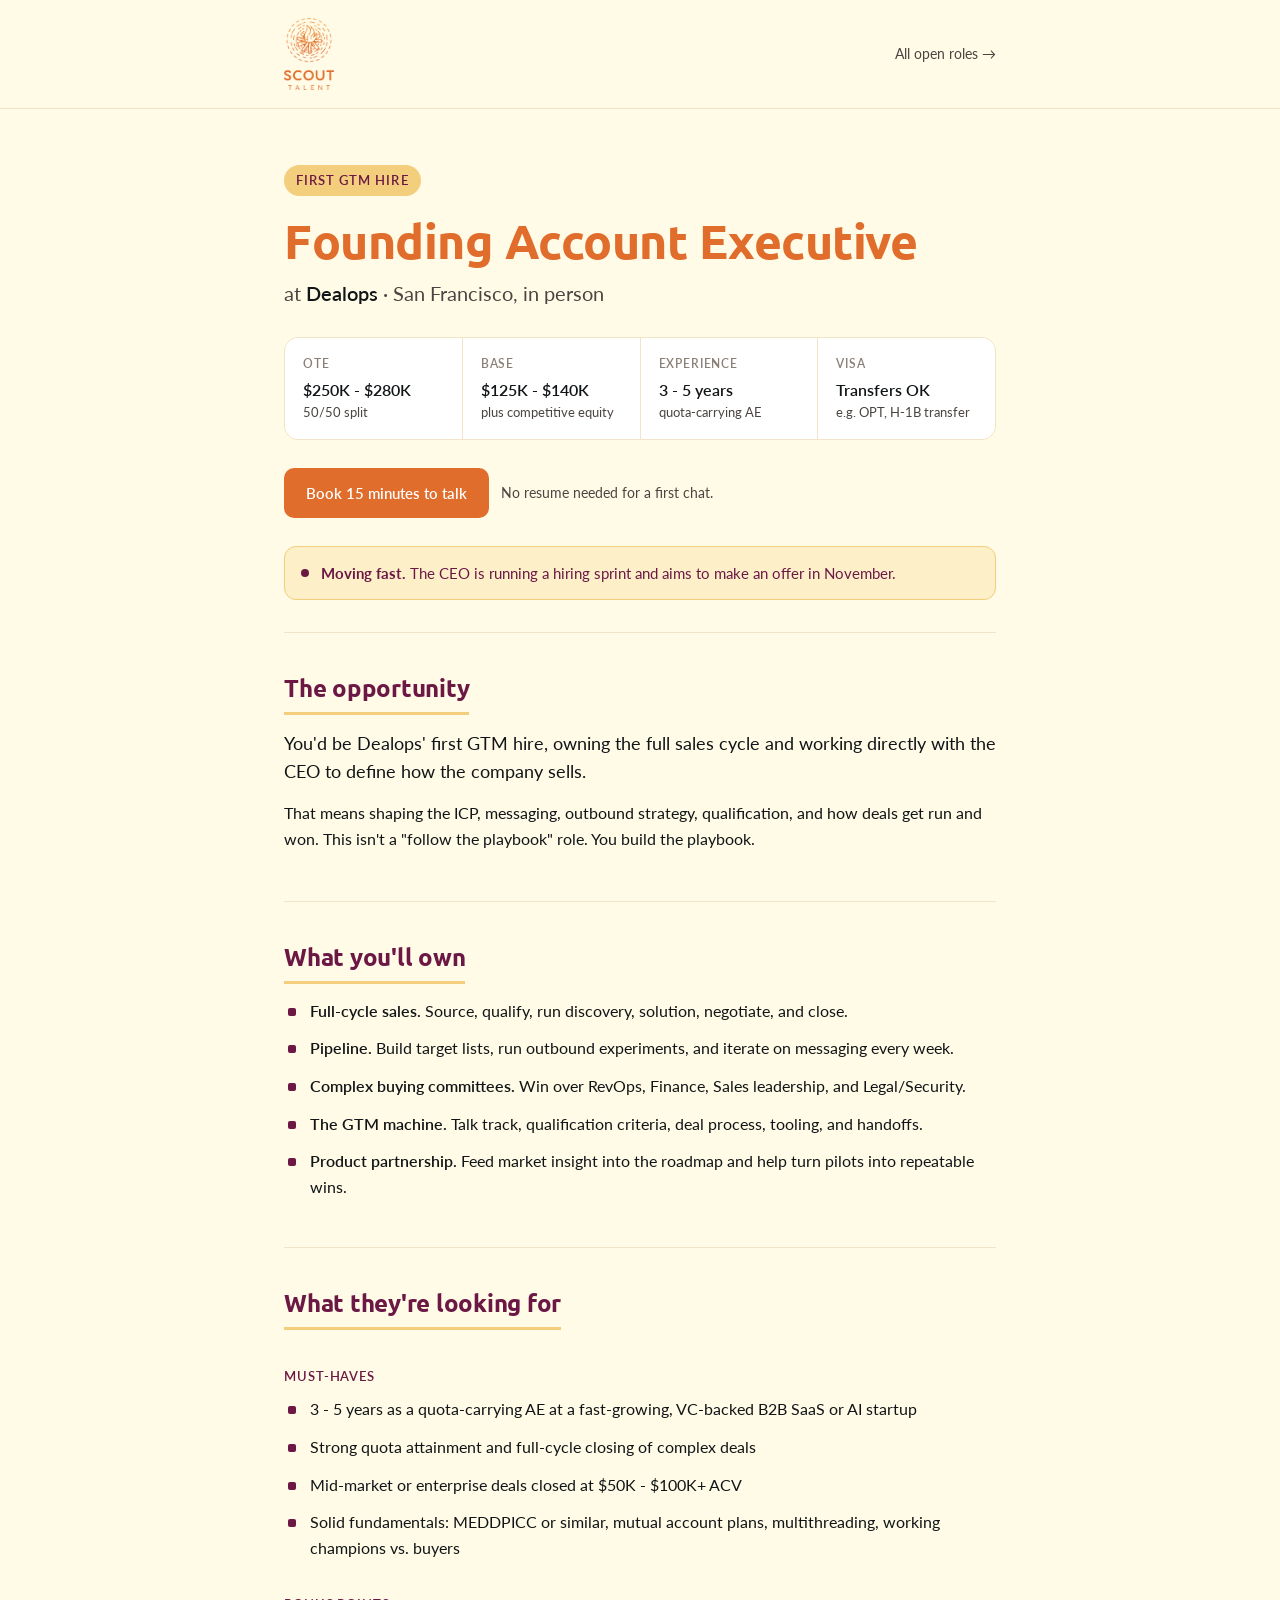
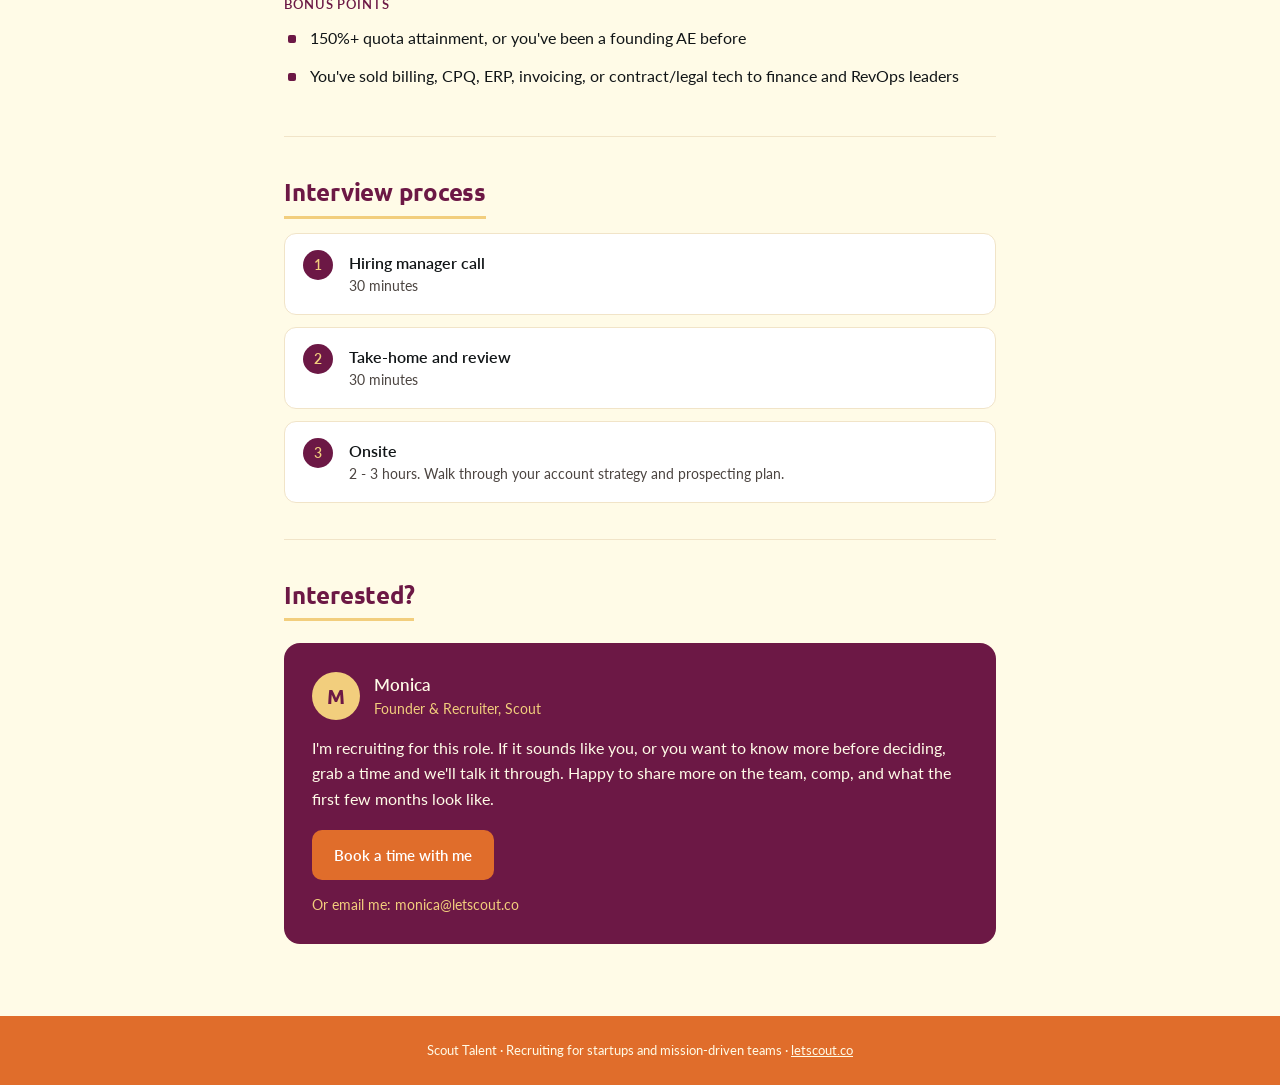
==== dealops-founding-ae/index.html @ 8687de2c "Scout jobs site: open roles page, GetCrux and Dealops founding AE pages Co-Authored-By: Claude Opus " ====
<!DOCTYPE html>
<html lang="en">
<head>
<meta charset="utf-8">
<meta name="viewport" content="width=device-width, initial-scale=1">
<title>Founding Account Executive at Dealops | Scout</title>
<link rel="icon" href="../assets/logo.png">
<link rel="preconnect" href="https://fonts.googleapis.com">
<link rel="preconnect" href="https://fonts.gstatic.com" crossorigin>
<link href="https://fonts.googleapis.com/css2?family=Ubuntu:wght@500;700&family=Lato:wght@400;700&display=swap" rel="stylesheet">
<style>
  :root {
    --ink: #111517;
    --ink-soft: #4b4440;
    --muted: #8a7f76;
    --paper: #fffbe7;
    --card: #ffffff;
    --line: #f1e4c8;
    --accent: #e06d2b;
    --accent-dark: #c85a1c;
    --accent-soft: #fbe6d6;
    --plum: #6c1845;
    --gold: #f2ce7d;
  }
  * { box-sizing: border-box; }
  html, body { margin: 0; padding: 0; }
  body {
    background: var(--paper);
    color: var(--ink);
    font-family: "Lato", system-ui, -apple-system, sans-serif;
    font-size: 16px;
    line-height: 1.6;
    -webkit-font-smoothing: antialiased;
  }
  a { color: var(--accent); }
  .wrap { max-width: 760px; margin: 0 auto; padding: 0 24px; }

  header.top {
    border-bottom: 1px solid var(--line);
    background: var(--paper);
  }
  header.top .wrap {
    display: flex; align-items: center; justify-content: space-between;
    padding-top: 18px; padding-bottom: 18px;
  }
  .brand {
    font-family: "Ubuntu", system-ui, sans-serif;
    font-weight: 600; font-size: 24px; letter-spacing: -0.01em;
    color: var(--ink); text-decoration: none;
    display: flex; align-items: center; gap: 10px;
  }
  .brand .logo { height: 72px; width: auto; display: block; }
  .top-link { font-size: 14px; color: var(--ink-soft); text-decoration: none; }
  .top-link:hover { color: var(--accent); }

  .hero { padding: 56px 0 32px; }
  .eyebrow {
    display: inline-block; font-size: 13px; font-weight: 600;
    letter-spacing: 0.08em; text-transform: uppercase;
    color: var(--plum); background: var(--gold);
    padding: 5px 12px; border-radius: 999px; margin-bottom: 18px;
  }
  h1 {
    font-family: "Ubuntu", system-ui, sans-serif;
    font-weight: 600; font-size: clamp(34px, 6vw, 48px);
    line-height: 1.1; letter-spacing: -0.01em; margin: 0 0 10px; color: var(--accent);
  }
  .company { font-size: 20px; color: var(--ink-soft); margin: 0 0 28px; }
  .company strong { color: var(--ink); font-weight: 600; }

  .facts {
    display: grid; grid-template-columns: repeat(auto-fit, minmax(160px, 1fr));
    gap: 1px; background: var(--line);
    border: 1px solid var(--line); border-radius: 14px; overflow: hidden;
  }
  .fact { background: var(--card); padding: 16px 18px; }
  .fact .k { font-size: 12px; text-transform: uppercase; letter-spacing: 0.07em; color: var(--muted); font-weight: 600; }
  .fact .v { font-size: 16px; font-weight: 600; margin-top: 4px; }
  .fact .s { font-size: 13px; color: var(--ink-soft); }

  .cta-row { display: flex; flex-wrap: wrap; gap: 12px; margin-top: 28px; align-items: center; }
  .btn {
    display: inline-block; background: var(--accent); color: #fff;
    text-decoration: none; font-weight: 600; font-size: 15px;
    padding: 13px 22px; border-radius: 10px;
    transition: background .15s ease;
  }
  .btn:hover { background: var(--accent-dark); }
  .cta-note { font-size: 14px; color: var(--ink-soft); }

  .urgent {
    margin-top: 28px; display: flex; gap: 12px; align-items: flex-start;
    background: #fdf0c9; border: 1px solid var(--gold); color: var(--plum); border-radius: 12px;
    padding: 14px 16px; font-size: 15px;
  }
  .urgent .dot { width: 8px; height: 8px; border-radius: 50%; background: var(--plum); margin-top: 8px; flex: none; }

  section.block { padding: 36px 0; border-top: 1px solid var(--line); }
  h2 {
    font-family: "Ubuntu", system-ui, sans-serif; font-weight: 600;
    font-size: 24px; letter-spacing: -0.01em; margin: 0 0 14px;
    color: var(--plum);
    display: inline-block; padding-bottom: 4px; border-bottom: 3px solid var(--gold);
  }
  p { margin: 0 0 14px; color: var(--ink); }
  .lead { font-size: 18px; color: var(--ink); }

  ul.clean { list-style: none; padding: 0; margin: 0; }
  ul.clean li {
    position: relative; padding: 0 0 12px 26px; color: var(--ink);
  }
  ul.clean li::before {
    content: ""; position: absolute; left: 4px; top: 10px;
    width: 8px; height: 8px; border-radius: 2px; background: var(--plum);
  }
  ul.clean li strong { font-weight: 600; }
  .sub { font-size: 13px; font-weight: 600; text-transform: uppercase; letter-spacing: 0.07em; color: var(--plum); margin: 22px 0 10px; }

  .steps { counter-reset: s; display: grid; gap: 12px; }
  .step {
    counter-increment: s; display: flex; gap: 16px; align-items: flex-start;
    background: var(--card); border: 1px solid var(--line); border-radius: 12px; padding: 16px 18px;
  }
  .step::before {
    content: counter(s); flex: none; width: 30px; height: 30px; border-radius: 50%;
    background: var(--plum); color: var(--gold); font-weight: 600;
    display: grid; place-items: center; font-size: 14px;
  }
  .step .t { font-weight: 600; }
  .step .d { font-size: 14px; color: var(--ink-soft); }

  .recruiter {
    background: var(--plum); color: var(--paper); border-radius: 16px;
    padding: 28px; margin: 8px 0 0;
  }
  .recruiter .who { display: flex; align-items: center; gap: 14px; margin-bottom: 14px; }
  .avatar {
    width: 48px; height: 48px; border-radius: 50%; background: var(--gold);
    color: var(--plum); display: grid; place-items: center;
    font-family: "Ubuntu", system-ui, sans-serif; font-size: 20px; font-weight: 600;
  }
  .recruiter .name { font-weight: 600; font-size: 17px; }
  .recruiter .role { font-size: 14px; color: var(--gold); }
  .recruiter p { color: var(--paper); }
  .contact-line { font-size: 14px; color: var(--gold); margin-top: 14px; }

  footer { padding: 24px 0; font-size: 13px; background: var(--accent); color: var(--paper); margin-top: 36px; text-align: center; }
  footer a { color: var(--paper); }
</style>
</head>
<body>

<header class="top">
  <div class="wrap">
    <a class="brand" href="../" aria-label="Scout Talent home">
      <img src="../assets/logo.png" alt="Scout Talent logo" class="logo">
    </a>
    <a class="top-link" href="../">All open roles &rarr;</a>
  </div>
</header>

<main class="wrap">

  <section class="hero">
    <span class="eyebrow">First GTM hire</span>
    <h1>Founding Account Executive</h1>
    <p class="company">at <strong>Dealops</strong> &middot; San Francisco, in person</p>

    <div class="facts">
      <div class="fact"><div class="k">OTE</div><div class="v">$250K - $280K</div><div class="s">50/50 split</div></div>
      <div class="fact"><div class="k">Base</div><div class="v">$125K - $140K</div><div class="s">plus competitive equity</div></div>
      <div class="fact"><div class="k">Experience</div><div class="v">3 - 5 years</div><div class="s">quota-carrying AE</div></div>
      <div class="fact"><div class="k">Visa</div><div class="v">Transfers OK</div><div class="s">e.g. OPT, H-1B transfer</div></div>
    </div>

    <div class="cta-row">
      <a class="btn" href="https://calendar.app.google/RUinGAqwi7AAYC8A8">Book 15 minutes to talk</a>
      <span class="cta-note">No resume needed for a first chat.</span>
    </div>

    <div class="urgent">
      <span class="dot" aria-hidden="true"></span>
      <div><strong>Moving fast.</strong> The CEO is running a hiring sprint and aims to make an offer in November.</div>
    </div>
  </section>

  <section class="block">
    <h2>The opportunity</h2>
    <p class="lead">You'd be Dealops' first GTM hire, owning the full sales cycle and working directly with the CEO to define how the company sells.</p>
    <p>That means shaping the ICP, messaging, outbound strategy, qualification, and how deals get run and won. This isn't a "follow the playbook" role. You build the playbook.</p>
  </section>

  <section class="block">
    <h2>What you'll own</h2>
    <ul class="clean">
      <li><strong>Full-cycle sales.</strong> Source, qualify, run discovery, solution, negotiate, and close.</li>
      <li><strong>Pipeline.</strong> Build target lists, run outbound experiments, and iterate on messaging every week.</li>
      <li><strong>Complex buying committees.</strong> Win over RevOps, Finance, Sales leadership, and Legal/Security.</li>
      <li><strong>The GTM machine.</strong> Talk track, qualification criteria, deal process, tooling, and handoffs.</li>
      <li><strong>Product partnership.</strong> Feed market insight into the roadmap and help turn pilots into repeatable wins.</li>
    </ul>
  </section>

  <section class="block">
    <h2>What they're looking for</h2>
    <div class="sub">Must-haves</div>
    <ul class="clean">
      <li>3 - 5 years as a quota-carrying AE at a fast-growing, VC-backed B2B SaaS or AI startup</li>
      <li>Strong quota attainment and full-cycle closing of complex deals</li>
      <li>Mid-market or enterprise deals closed at $50K - $100K+ ACV</li>
      <li>Solid fundamentals: MEDDPICC or similar, mutual account plans, multithreading, working champions vs. buyers</li>
    </ul>
    <div class="sub">Bonus points</div>
    <ul class="clean">
      <li>150%+ quota attainment, or you've been a founding AE before</li>
      <li>You've sold billing, CPQ, ERP, invoicing, or contract/legal tech to finance and RevOps leaders</li>
    </ul>
  </section>

  <section class="block">
    <h2>Interview process</h2>
    <div class="steps">
      <div class="step"><div><div class="t">Hiring manager call</div><div class="d">30 minutes</div></div></div>
      <div class="step"><div><div class="t">Take-home and review</div><div class="d">30 minutes</div></div></div>
      <div class="step"><div><div class="t">Onsite</div><div class="d">2 - 3 hours. Walk through your account strategy and prospecting plan.</div></div></div>
    </div>
  </section>

  <section class="block">
    <h2>Interested?</h2>
    <div class="recruiter">
      <div class="who">
        <div class="avatar" aria-hidden="true">M</div>
        <div>
          <div class="name">Monica</div>
          <div class="role">Founder &amp; Recruiter, Scout</div>
        </div>
      </div>
      <p>I'm recruiting for this role. If it sounds like you, or you want to know more before deciding, grab a time and we'll talk it through. Happy to share more on the team, comp, and what the first few months look like.</p>
      <div class="cta-row" style="margin-top:18px">
        <a class="btn" href="https://calendar.app.google/RUinGAqwi7AAYC8A8">Book a time with me</a>
      </div>
      <div class="contact-line">Or email me: monica@letscout.co</div>
    </div>
  </section>

</main>

<footer>
  <div class="wrap">Scout Talent &middot; Recruiting for startups and mission-driven teams &middot; <a href="https://letscout.co">letscout.co</a></div>
</footer>

</body>
</html>
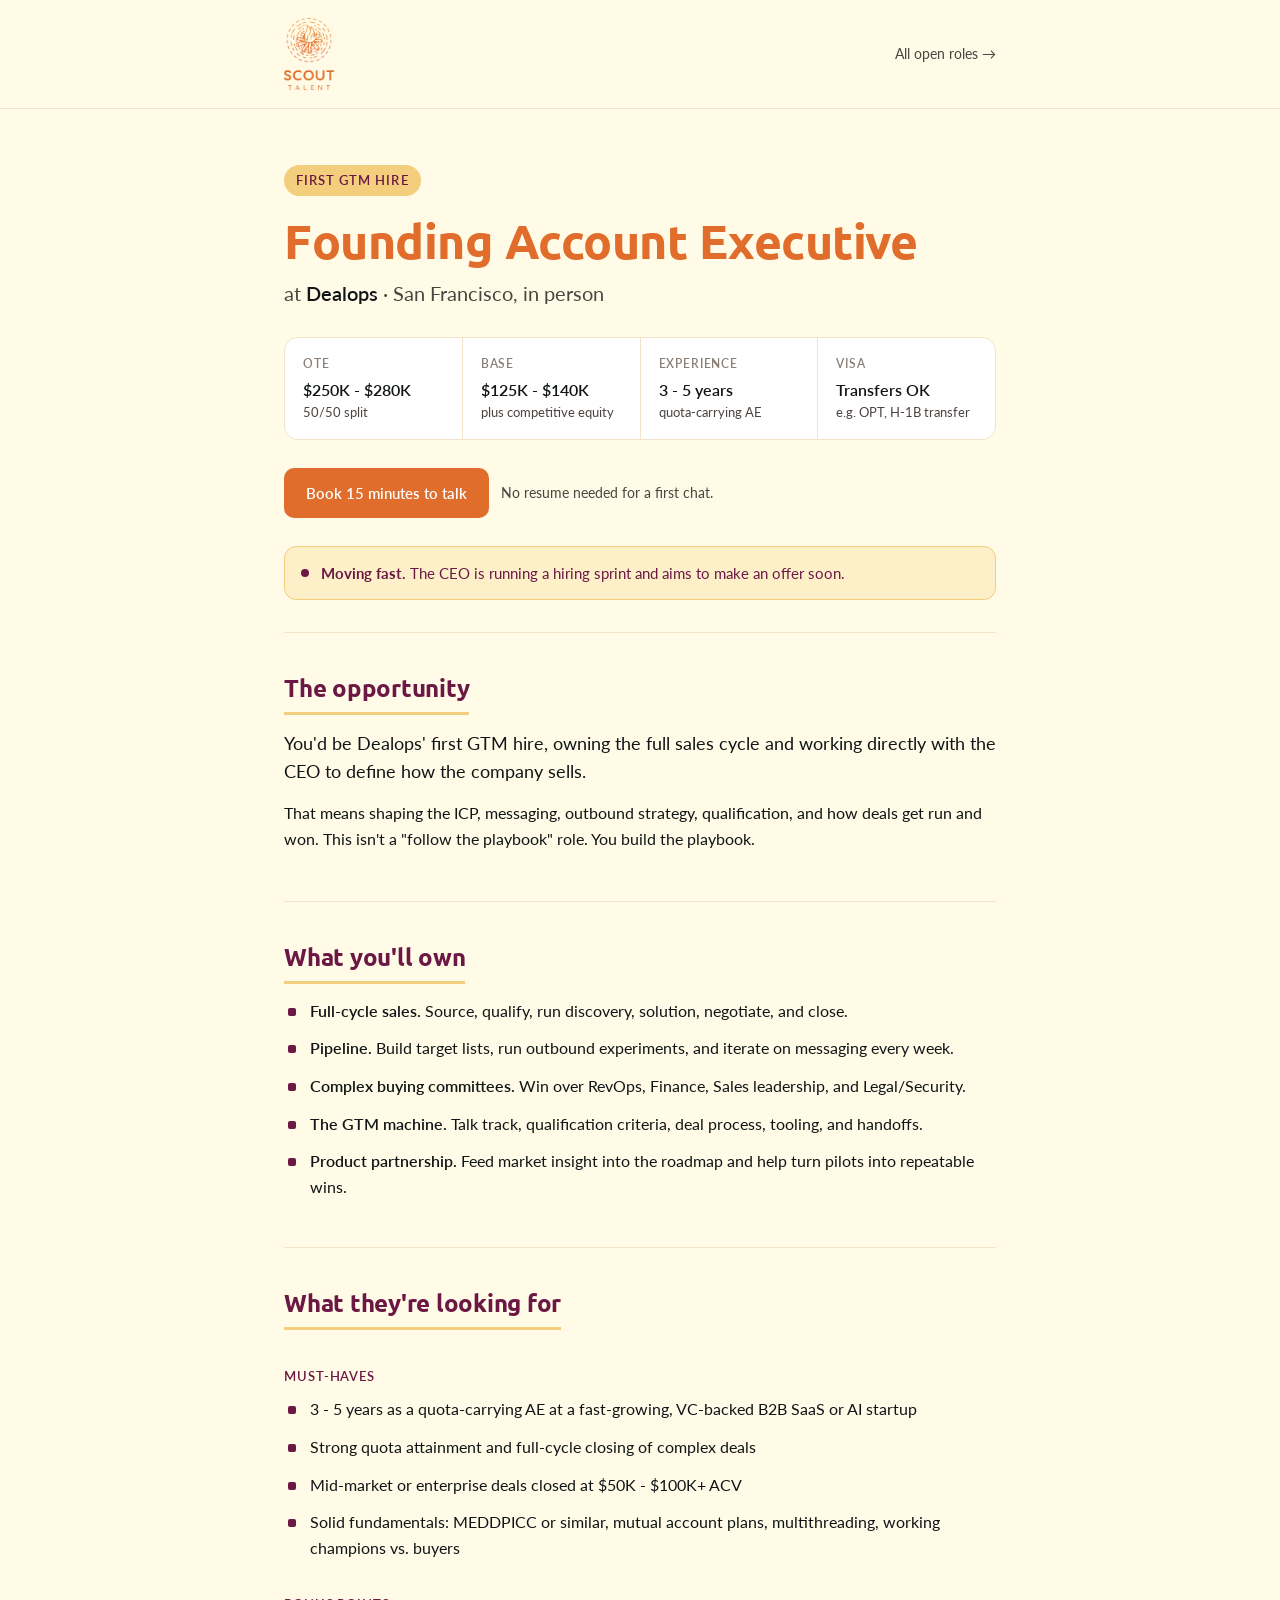
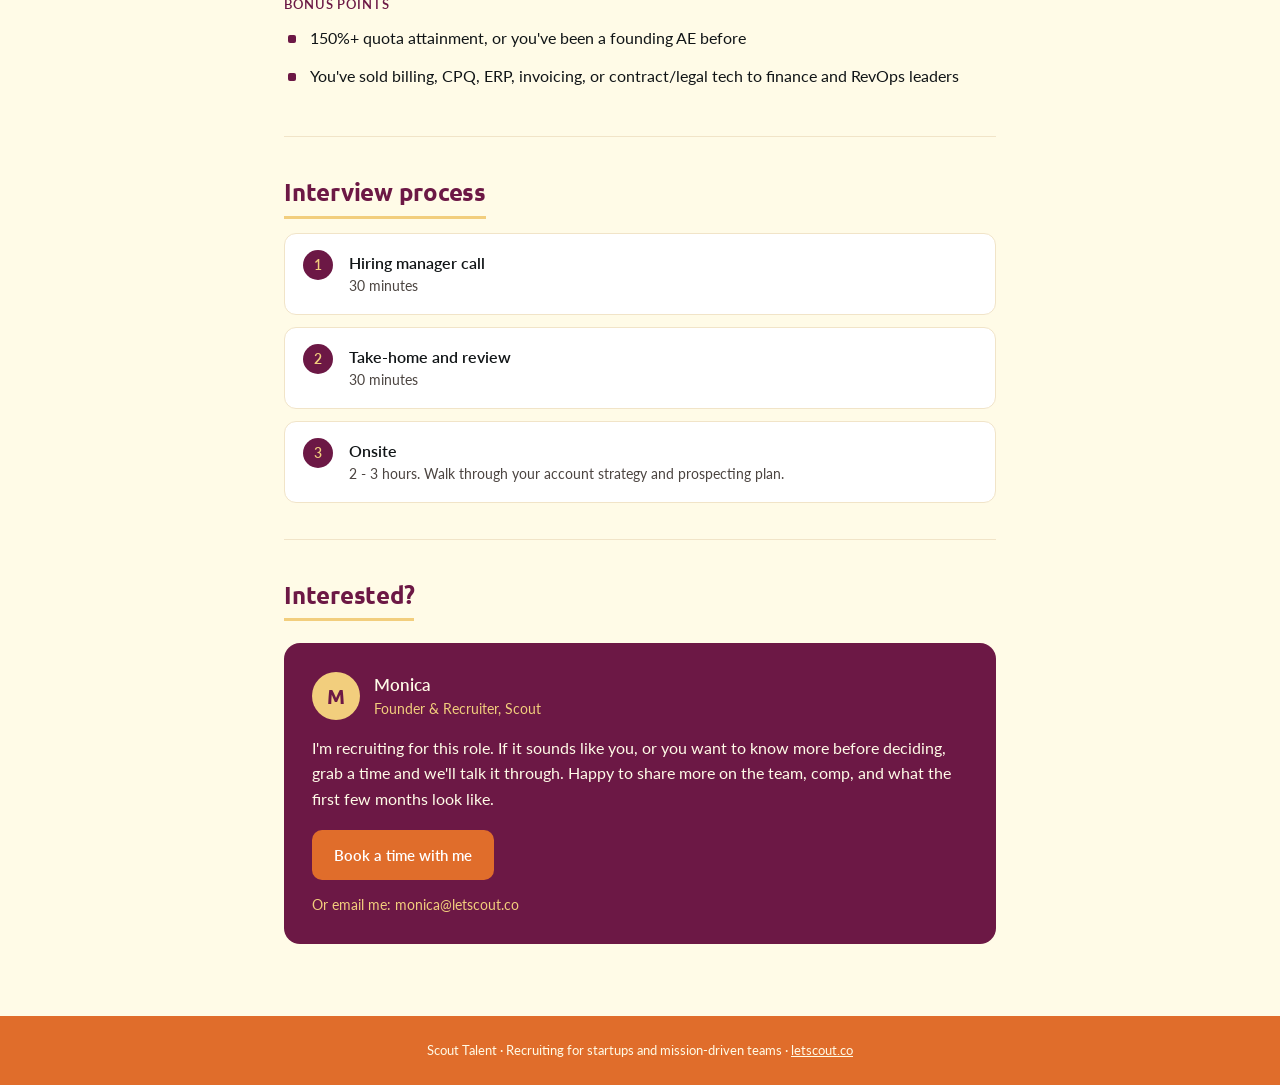
==== commit 527474ab: "Add GetCrux CSM, Turtles Head of CS, Mending roles; build pages from roles.py Co-Authored-By: Claude" ====
--- a/dealops-founding-ae/index.html
+++ b/dealops-founding-ae/index.html
@@ -4,155 +4,18 @@
 <meta charset="utf-8">
 <meta name="viewport" content="width=device-width, initial-scale=1">
 <title>Founding Account Executive at Dealops | Scout</title>
+<meta property="og:title" content="Founding Account Executive at Dealops | Scout">
 <link rel="icon" href="../assets/logo.png">
 <link rel="preconnect" href="https://fonts.googleapis.com">
 <link rel="preconnect" href="https://fonts.gstatic.com" crossorigin>
 <link href="https://fonts.googleapis.com/css2?family=Ubuntu:wght@500;700&family=Lato:wght@400;700&display=swap" rel="stylesheet">
-<style>
-  :root {
-    --ink: #111517;
-    --ink-soft: #4b4440;
-    --muted: #8a7f76;
-    --paper: #fffbe7;
-    --card: #ffffff;
-    --line: #f1e4c8;
-    --accent: #e06d2b;
-    --accent-dark: #c85a1c;
-    --accent-soft: #fbe6d6;
-    --plum: #6c1845;
-    --gold: #f2ce7d;
-  }
-  * { box-sizing: border-box; }
-  html, body { margin: 0; padding: 0; }
-  body {
-    background: var(--paper);
-    color: var(--ink);
-    font-family: "Lato", system-ui, -apple-system, sans-serif;
-    font-size: 16px;
-    line-height: 1.6;
-    -webkit-font-smoothing: antialiased;
-  }
-  a { color: var(--accent); }
-  .wrap { max-width: 760px; margin: 0 auto; padding: 0 24px; }
-
-  header.top {
-    border-bottom: 1px solid var(--line);
-    background: var(--paper);
-  }
-  header.top .wrap {
-    display: flex; align-items: center; justify-content: space-between;
-    padding-top: 18px; padding-bottom: 18px;
-  }
-  .brand {
-    font-family: "Ubuntu", system-ui, sans-serif;
-    font-weight: 600; font-size: 24px; letter-spacing: -0.01em;
-    color: var(--ink); text-decoration: none;
-    display: flex; align-items: center; gap: 10px;
-  }
-  .brand .logo { height: 72px; width: auto; display: block; }
-  .top-link { font-size: 14px; color: var(--ink-soft); text-decoration: none; }
-  .top-link:hover { color: var(--accent); }
-
-  .hero { padding: 56px 0 32px; }
-  .eyebrow {
-    display: inline-block; font-size: 13px; font-weight: 600;
-    letter-spacing: 0.08em; text-transform: uppercase;
-    color: var(--plum); background: var(--gold);
-    padding: 5px 12px; border-radius: 999px; margin-bottom: 18px;
-  }
-  h1 {
-    font-family: "Ubuntu", system-ui, sans-serif;
-    font-weight: 600; font-size: clamp(34px, 6vw, 48px);
-    line-height: 1.1; letter-spacing: -0.01em; margin: 0 0 10px; color: var(--accent);
-  }
-  .company { font-size: 20px; color: var(--ink-soft); margin: 0 0 28px; }
-  .company strong { color: var(--ink); font-weight: 600; }
-
-  .facts {
-    display: grid; grid-template-columns: repeat(auto-fit, minmax(160px, 1fr));
-    gap: 1px; background: var(--line);
-    border: 1px solid var(--line); border-radius: 14px; overflow: hidden;
-  }
-  .fact { background: var(--card); padding: 16px 18px; }
-  .fact .k { font-size: 12px; text-transform: uppercase; letter-spacing: 0.07em; color: var(--muted); font-weight: 600; }
-  .fact .v { font-size: 16px; font-weight: 600; margin-top: 4px; }
-  .fact .s { font-size: 13px; color: var(--ink-soft); }
-
-  .cta-row { display: flex; flex-wrap: wrap; gap: 12px; margin-top: 28px; align-items: center; }
-  .btn {
-    display: inline-block; background: var(--accent); color: #fff;
-    text-decoration: none; font-weight: 600; font-size: 15px;
-    padding: 13px 22px; border-radius: 10px;
-    transition: background .15s ease;
-  }
-  .btn:hover { background: var(--accent-dark); }
-  .cta-note { font-size: 14px; color: var(--ink-soft); }
-
-  .urgent {
-    margin-top: 28px; display: flex; gap: 12px; align-items: flex-start;
-    background: #fdf0c9; border: 1px solid var(--gold); color: var(--plum); border-radius: 12px;
-    padding: 14px 16px; font-size: 15px;
-  }
-  .urgent .dot { width: 8px; height: 8px; border-radius: 50%; background: var(--plum); margin-top: 8px; flex: none; }
-
-  section.block { padding: 36px 0; border-top: 1px solid var(--line); }
-  h2 {
-    font-family: "Ubuntu", system-ui, sans-serif; font-weight: 600;
-    font-size: 24px; letter-spacing: -0.01em; margin: 0 0 14px;
-    color: var(--plum);
-    display: inline-block; padding-bottom: 4px; border-bottom: 3px solid var(--gold);
-  }
-  p { margin: 0 0 14px; color: var(--ink); }
-  .lead { font-size: 18px; color: var(--ink); }
-
-  ul.clean { list-style: none; padding: 0; margin: 0; }
-  ul.clean li {
-    position: relative; padding: 0 0 12px 26px; color: var(--ink);
-  }
-  ul.clean li::before {
-    content: ""; position: absolute; left: 4px; top: 10px;
-    width: 8px; height: 8px; border-radius: 2px; background: var(--plum);
-  }
-  ul.clean li strong { font-weight: 600; }
-  .sub { font-size: 13px; font-weight: 600; text-transform: uppercase; letter-spacing: 0.07em; color: var(--plum); margin: 22px 0 10px; }
-
-  .steps { counter-reset: s; display: grid; gap: 12px; }
-  .step {
-    counter-increment: s; display: flex; gap: 16px; align-items: flex-start;
-    background: var(--card); border: 1px solid var(--line); border-radius: 12px; padding: 16px 18px;
-  }
-  .step::before {
-    content: counter(s); flex: none; width: 30px; height: 30px; border-radius: 50%;
-    background: var(--plum); color: var(--gold); font-weight: 600;
-    display: grid; place-items: center; font-size: 14px;
-  }
-  .step .t { font-weight: 600; }
-  .step .d { font-size: 14px; color: var(--ink-soft); }
-
-  .recruiter {
-    background: var(--plum); color: var(--paper); border-radius: 16px;
-    padding: 28px; margin: 8px 0 0;
-  }
-  .recruiter .who { display: flex; align-items: center; gap: 14px; margin-bottom: 14px; }
-  .avatar {
-    width: 48px; height: 48px; border-radius: 50%; background: var(--gold);
-    color: var(--plum); display: grid; place-items: center;
-    font-family: "Ubuntu", system-ui, sans-serif; font-size: 20px; font-weight: 600;
-  }
-  .recruiter .name { font-weight: 600; font-size: 17px; }
-  .recruiter .role { font-size: 14px; color: var(--gold); }
-  .recruiter p { color: var(--paper); }
-  .contact-line { font-size: 14px; color: var(--gold); margin-top: 14px; }
-
-  footer { padding: 24px 0; font-size: 13px; background: var(--accent); color: var(--paper); margin-top: 36px; text-align: center; }
-  footer a { color: var(--paper); }
-</style>
+<link rel="stylesheet" href="../assets/style.css">
 </head>
 <body>
 
 <header class="top">
   <div class="wrap">
-    <a class="brand" href="../" aria-label="Scout Talent home">
+    <a class="brand" href="../" aria-label="Scout Talent open roles">
       <img src="../assets/logo.png" alt="Scout Talent logo" class="logo">
     </a>
     <a class="top-link" href="../">All open roles &rarr;</a>
@@ -180,14 +43,14 @@
 
     <div class="urgent">
       <span class="dot" aria-hidden="true"></span>
-      <div><strong>Moving fast.</strong> The CEO is running a hiring sprint and aims to make an offer in November.</div>
+      <div><strong>Moving fast.</strong> The CEO is running a hiring sprint and aims to make an offer soon.</div>
     </div>
   </section>
 
   <section class="block">
     <h2>The opportunity</h2>
-    <p class="lead">You'd be Dealops' first GTM hire, owning the full sales cycle and working directly with the CEO to define how the company sells.</p>
-    <p>That means shaping the ICP, messaging, outbound strategy, qualification, and how deals get run and won. This isn't a "follow the playbook" role. You build the playbook.</p>
+    <p class="lead">You&#x27;d be Dealops&#x27; first GTM hire, owning the full sales cycle and working directly with the CEO to define how the company sells.</p>
+    <p>That means shaping the ICP, messaging, outbound strategy, qualification, and how deals get run and won. This isn&#x27;t a &quot;follow the playbook&quot; role. You build the playbook.</p>
   </section>
 
   <section class="block">
@@ -212,8 +75,8 @@
     </ul>
     <div class="sub">Bonus points</div>
     <ul class="clean">
-      <li>150%+ quota attainment, or you've been a founding AE before</li>
-      <li>You've sold billing, CPQ, ERP, invoicing, or contract/legal tech to finance and RevOps leaders</li>
+      <li>150%+ quota attainment, or you&#x27;ve been a founding AE before</li>
+      <li>You&#x27;ve sold billing, CPQ, ERP, invoicing, or contract/legal tech to finance and RevOps leaders</li>
     </ul>
   </section>
 
@@ -247,7 +110,7 @@
 </main>
 
 <footer>
-  <div class="wrap">Scout Talent &middot; Recruiting for startups and mission-driven teams &middot; <a href="https://letscout.co">letscout.co</a></div>
+  <div class="wrap">Scout Talent &middot; Recruiting for startups and mission-driven teams &middot; <a href="https://www.letscout.co">letscout.co</a></div>
 </footer>
 
 </body>
--- a/assets/style.css
+++ b/assets/style.css
@@ -0,0 +1,152 @@
+:root {
+    --ink: #111517;
+    --ink-soft: #4b4440;
+    --muted: #8a7f76;
+    --paper: #fffbe7;
+    --card: #ffffff;
+    --line: #f1e4c8;
+    --accent: #e06d2b;
+    --accent-dark: #c85a1c;
+    --accent-soft: #fbe6d6;
+    --plum: #6c1845;
+    --gold: #f2ce7d;
+  }
+  * { box-sizing: border-box; }
+  html, body { margin: 0; padding: 0; }
+  body {
+    background: var(--paper);
+    color: var(--ink);
+    font-family: "Lato", system-ui, -apple-system, sans-serif;
+    font-size: 16px;
+    line-height: 1.6;
+    -webkit-font-smoothing: antialiased;
+  }
+  a { color: var(--accent); }
+  .wrap { max-width: 760px; margin: 0 auto; padding: 0 24px; }
+
+  header.top {
+    border-bottom: 1px solid var(--line);
+    background: var(--paper);
+  }
+  header.top .wrap {
+    display: flex; align-items: center; justify-content: space-between;
+    padding-top: 18px; padding-bottom: 18px;
+  }
+  .brand {
+    font-family: "Ubuntu", system-ui, sans-serif;
+    font-weight: 600; font-size: 24px; letter-spacing: -0.01em;
+    color: var(--ink); text-decoration: none;
+    display: flex; align-items: center; gap: 10px;
+  }
+  .brand .logo { height: 72px; width: auto; display: block; }
+  .top-link { font-size: 14px; color: var(--ink-soft); text-decoration: none; }
+  .top-link:hover { color: var(--accent); }
+
+  .hero { padding: 56px 0 32px; }
+  .eyebrow {
+    display: inline-block; font-size: 13px; font-weight: 600;
+    letter-spacing: 0.08em; text-transform: uppercase;
+    color: var(--plum); background: var(--gold);
+    padding: 5px 12px; border-radius: 999px; margin-bottom: 18px;
+  }
+  h1 {
+    font-family: "Ubuntu", system-ui, sans-serif;
+    font-weight: 600; font-size: clamp(34px, 6vw, 48px);
+    line-height: 1.1; letter-spacing: -0.01em; margin: 0 0 10px; color: var(--accent);
+  }
+  .company { font-size: 20px; color: var(--ink-soft); margin: 0 0 28px; }
+  .company strong { color: var(--ink); font-weight: 600; }
+
+  .facts {
+    display: grid; grid-template-columns: repeat(auto-fit, minmax(160px, 1fr));
+    gap: 1px; background: var(--line);
+    border: 1px solid var(--line); border-radius: 14px; overflow: hidden;
+  }
+  .fact { background: var(--card); padding: 16px 18px; }
+  .fact .k { font-size: 12px; text-transform: uppercase; letter-spacing: 0.07em; color: var(--muted); font-weight: 600; }
+  .fact .v { font-size: 16px; font-weight: 600; margin-top: 4px; }
+  .fact .s { font-size: 13px; color: var(--ink-soft); }
+
+  .cta-row { display: flex; flex-wrap: wrap; gap: 12px; margin-top: 28px; align-items: center; }
+  .btn {
+    display: inline-block; background: var(--accent); color: #fff;
+    text-decoration: none; font-weight: 600; font-size: 15px;
+    padding: 13px 22px; border-radius: 10px;
+    transition: background .15s ease;
+  }
+  .btn:hover { background: var(--accent-dark); }
+  .cta-note { font-size: 14px; color: var(--ink-soft); }
+
+  .urgent {
+    margin-top: 28px; display: flex; gap: 12px; align-items: flex-start;
+    background: #fdf0c9; border: 1px solid var(--gold); color: var(--plum); border-radius: 12px;
+    padding: 14px 16px; font-size: 15px;
+  }
+  .urgent .dot { width: 8px; height: 8px; border-radius: 50%; background: var(--plum); margin-top: 8px; flex: none; }
+
+  section.block { padding: 36px 0; border-top: 1px solid var(--line); }
+  h2 {
+    font-family: "Ubuntu", system-ui, sans-serif; font-weight: 600;
+    font-size: 24px; letter-spacing: -0.01em; margin: 0 0 14px;
+    color: var(--plum);
+    display: inline-block; padding-bottom: 4px; border-bottom: 3px solid var(--gold);
+  }
+  p { margin: 0 0 14px; color: var(--ink); }
+  .lead { font-size: 18px; color: var(--ink); }
+
+  ul.clean { list-style: none; padding: 0; margin: 0; }
+  ul.clean li {
+    position: relative; padding: 0 0 12px 26px; color: var(--ink);
+  }
+  ul.clean li::before {
+    content: ""; position: absolute; left: 4px; top: 10px;
+    width: 8px; height: 8px; border-radius: 2px; background: var(--plum);
+  }
+  ul.clean li strong { font-weight: 600; }
+  .sub { font-size: 13px; font-weight: 600; text-transform: uppercase; letter-spacing: 0.07em; color: var(--plum); margin: 22px 0 10px; }
+
+  .steps { counter-reset: s; display: grid; gap: 12px; }
+  .step {
+    counter-increment: s; display: flex; gap: 16px; align-items: flex-start;
+    background: var(--card); border: 1px solid var(--line); border-radius: 12px; padding: 16px 18px;
+  }
+  .step::before {
+    content: counter(s); flex: none; width: 30px; height: 30px; border-radius: 50%;
+    background: var(--plum); color: var(--gold); font-weight: 600;
+    display: grid; place-items: center; font-size: 14px;
+  }
+  .step .t { font-weight: 600; }
+  .step .d { font-size: 14px; color: var(--ink-soft); }
+
+  .recruiter {
+    background: var(--plum); color: var(--paper); border-radius: 16px;
+    padding: 28px; margin: 8px 0 0;
+  }
+  .recruiter .who { display: flex; align-items: center; gap: 14px; margin-bottom: 14px; }
+  .avatar {
+    width: 48px; height: 48px; border-radius: 50%; background: var(--gold);
+    color: var(--plum); display: grid; place-items: center;
+    font-family: "Ubuntu", system-ui, sans-serif; font-size: 20px; font-weight: 600;
+  }
+  .recruiter .name { font-weight: 600; font-size: 17px; }
+  .recruiter .role { font-size: 14px; color: var(--gold); }
+  .recruiter p { color: var(--paper); }
+  .contact-line { font-size: 14px; color: var(--gold); margin-top: 14px; }
+
+  footer { padding: 24px 0; font-size: 13px; background: var(--accent); color: var(--paper); margin-top: 36px; text-align: center; }
+  footer a { color: var(--paper); }
+
+  .roles { display: grid; gap: 16px; padding-bottom: 24px; }
+  .role-card {
+    display: block; text-decoration: none; color: var(--ink);
+    background: var(--card); border: 1px solid var(--line); border-radius: 16px;
+    padding: 24px; transition: border-color .15s ease, transform .15s ease, box-shadow .15s ease;
+  }
+  .role-card:hover { border-color: var(--accent); transform: translateY(-2px); box-shadow: 0 8px 24px rgba(108,24,69,.08); }
+  .role-card .eyebrow { margin-bottom: 12px; font-size: 11px; }
+  .rc-title { font-family: "Ubuntu", system-ui, sans-serif; font-weight: 700; font-size: 22px; color: var(--plum); }
+  .rc-co { color: var(--ink-soft); margin: 2px 0 10px; }
+  .rc-blurb { margin: 0 0 16px; }
+  .rc-foot { display: flex; justify-content: space-between; align-items: center; gap: 12px; flex-wrap: wrap; border-top: 1px solid var(--line); padding-top: 14px; }
+  .rc-comp { font-weight: 700; }
+  .rc-link { color: var(--accent); font-weight: 700; }
